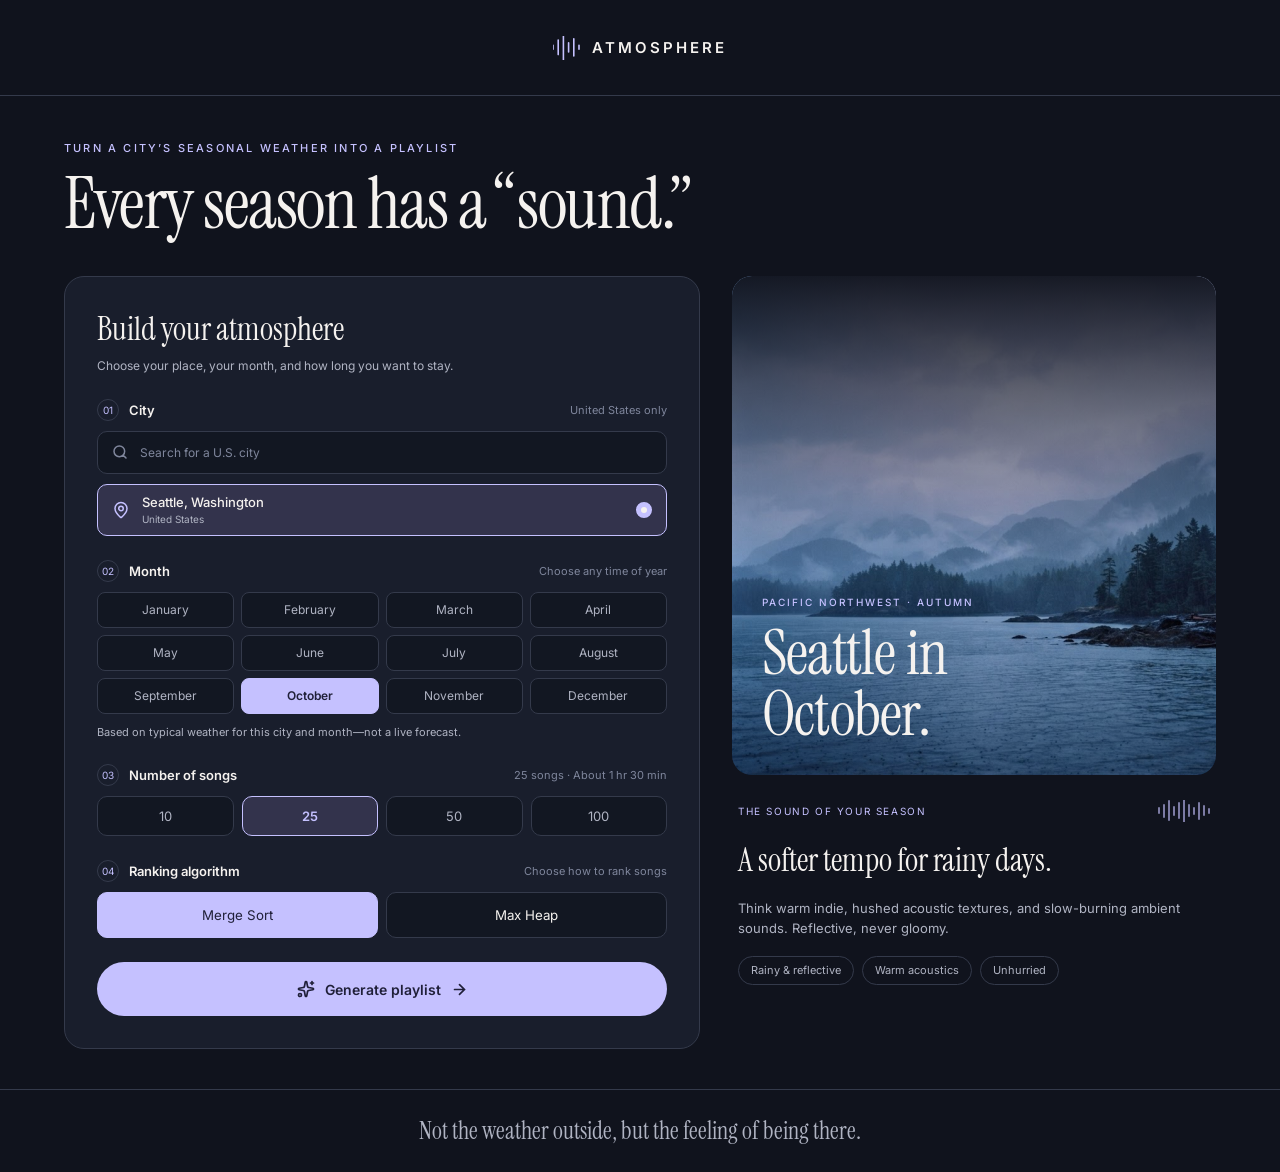
==== frontend/index.html @ 881356be "built functional frontend ready to connect to backend" ====
<!DOCTYPE html>
<html>
<head>
<meta name="viewport" content="width=device-width, initial-scale=1"/>
<meta charset="utf-8" />
<link rel="stylesheet" href="globals.css">
<link rel="stylesheet" href="style.css">
</head>

<body>
<div class="atmosphere-home" data-model-id="16:280"><div class="navigation" ><div class="brand" ><img class="atmosphere-symbol" src="assets/images/atmosphere-symbol.svg" />
<div class="wordmark" >ATMOSPHERE</div></div></div>
<div class="introduction" ><div class="editorial-heading" ><p class="eyebrow" >TURN A CITY’S SEASONAL WEATHER INTO A PLAYLIST</p>
<p class="headline" >Every season has a “sound.”</p></div></div>
<div class="playlist-studio" ><div class="playlist-builder" ><div class="div" ><div class="title" >Build your atmosphere</div>
<p class="description" >Choose your place, your month, and how long you want to stay.</p></div>
<div class="div-2" ><div class="step-heading" ><div class="step-number" ><div class="number" >01</div></div>
<div class="control-label" >City</div>
<div class="control-hint" >United States only</div></div>

<div class="city-search">
    <img class="search"
         src="assets/images/search.svg"
         alt="">

    <input
        type="text"
        id="city-input"
        placeholder="Search for a U.S. city"
        autocomplete="off"
        aria-label="Search for a U.S. city"
    >
</div>

<div id="city-results" class="city-results" hidden></div>
<div class="selected-city" ><img class="img" src="assets/images/map-pin.svg" />
<div class="city-details" ><div class="city-name" >Seattle, Washington</div>
<div class="country" >United States</div></div>
<div class="selected-indicator" ></div></div></div>
<div class="div-2" ><div class="step-heading" ><div class="step-number" ><div class="number" >02</div></div>
<div class="control-label" >Month</div>
<p class="control-hint" >Choose any time of year</p></div>
<div class="div" ><div class="month-row" ><div class="month-option" ><div class="month-name" >January</div></div>
<div class="month-option" ><div class="month-name" >February</div></div>
<div class="month-option" ><div class="month-name" >March</div></div>
<div class="month-option" ><div class="month-name" >April</div></div></div>
<div class="month-row" ><div class="month-option" ><div class="month-name" >May</div></div>
<div class="month-option" ><div class="month-name" >June</div></div>
<div class="month-option" ><div class="month-name" >July</div></div>
<div class="month-option" ><div class="month-name" >August</div></div></div>
<div class="month-row" ><div class="month-option" ><div class="month-name" >September</div></div>
<div class="month-name-wrapper" ><div class="text-wrapper" >October</div></div>
<div class="month-option" ><div class="month-name" >November</div></div>
<div class="month-option" ><div class="month-name" >December</div></div></div></div>
<p class="seasonal-explanation" >Based on typical weather for this city and month—not a live forecast.</p></div>
<div class="div-2" ><div class="step-heading" ><div class="step-number" ><div class="number" >03</div></div>
<div class="control-label" >Number of songs</div>
<p class="control-hint" >25 songs · About 1 hr 30 min</p></div>
<div class="div-3" ><div class="song-count-option" ><div class="song-count" >10</div></div>
<div class="song-count-wrapper" ><div class="song-count-2" >25</div></div>
<div class="song-count-option" ><div class="song-count" >50</div></div>
<div class="song-count-option" ><div class="song-count" >100</div></div></div></div>
<div class="div-2">
    <div class="step-heading">
        <div class="step-number"><div class="number">04</div></div>
        <div class="control-label">Ranking algorithm</div>
        <p class="control-hint">Choose how to rank songs</p>
    </div>
    <div class="algorithm-options">
        <button type="button" class="algorithm-option active-choice" data-algorithm="merge">Merge Sort</button>
        <button type="button" class="algorithm-option" data-algorithm="heap">Max Heap</button>
    </div>
</div>
<div class="generate-action" ><div class="generate-playlist" ><img class="img" src="assets/images/sparkles.svg" />
<div class="action-label" >Generate playlist</div>
<img class="arrow-right" src="assets/images/arrow-right.svg" /></div></div></div>
<div class="atmosphere-preview" ><div class="seasonal-landscape" ><img class="rainy-landscape" src="assets/images/rainy-landscape.png" />
<div class="cinematic-scrim" ></div>
<div class="preview-metadata" ><div class="preview-label" ><img class="cloud-rain" src="assets/images/cloud-rain.svg" />
<div class="eyebrow-2" >YOUR ATMOSPHERE</div></div>
<p class="location-coordinates" >47.61° N / 122.33° W</p></div>
<div class="seasonal-story" ><div class="season-label" >PACIFIC NORTHWEST · AUTUMN</div>
<div class="mood-title" >Seattle in<br/>October.</div></div></div>
<div class="sound-palette" ><div class="sound-palette-2" ><p class="section-label" >THE SOUND OF YOUR SEASON</p>
<div class="soundwave" ><div class="wave-bar" ></div>
<div class="wave-bar-2" ></div>
<div class="wave-bar-3" ></div>
<div class="wave-bar-4" ></div>
<div class="wave-bar-5" ></div>
<div class="wave-bar-6" ></div>
<div class="wave-bar-7" ></div>
<div class="wave-bar-8" ></div>
<div class="wave-bar-9" ></div>
<div class="wave-bar-10" ></div>
<div class="wave-bar-11" ></div></div></div>
<p class="sound-headline" >A softer tempo for rainy days.</p>
<p class="sound-description" >Think warm indie, hushed acoustic textures, and slow-burning ambient sounds. Reflective, never gloomy.</p>
<div class="div-3" ><div class="mood-tag" ><div class="tag-label" >Rainy &amp; reflective</div></div>
<div class="mood-tag" ><div class="tag-label" >Warm acoustics</div></div>
<div class="mood-tag" ><div class="tag-label" >Unhurried</div></div></div></div></div></div>
<footer class="footer" ><p class="brand-philosophy" >Not the weather outside, but the feeling of being there.</p></footer></div>
<script src="script.js"></script>
</body>
</html>
---- frontend/globals.css ----
@import url("./assets/reset.css");
@import url("https://fonts.googleapis.com/css?family=Inter:500,400,600|Instrument+Serif:400");
* {
  -webkit-font-smoothing: antialiased;
  box-sizing: border-box;
}
html,
body {
  margin: 0px;
  min-height: 100%;
}
/* a blue color as a generic focus style */
button:focus-visible {
  outline: 2px solid #4a90e2 !important;
  outline: -webkit-focus-ring-color auto 5px !important;
}
a {
  text-decoration: none;
}
---- frontend/style.css ----
.atmosphere-home {
  display: flex;
  flex-direction: column;
  min-height: 1080px;
  align-items: flex-start;
  position: relative;
  background-color: #10131d;
}

.atmosphere-home .navigation {
  display: flex;
  height: 96px;
  align-items: center;
  justify-content: space-around;
  padding: 0px 64px;
  position: relative;
  align-self: stretch;
  width: 100%;
  border-bottom-width: 1px;
  border-bottom-style: solid;
  border-color: #343a4b;
}

.atmosphere-home .brand {
  display: inline-flex;
  align-items: center;
  gap: 12px;
  position: relative;
  flex: 0 0 auto;
}

.atmosphere-home .atmosphere-symbol {
  position: relative;
  width: 26.8px;
  height: 24px;
}

.atmosphere-home .wordmark {
  position: relative;
  width: fit-content;
  font-family: "Inter", Helvetica;
  font-weight: 600;
  color: #f5f2ef;
  font-size: 15px;
  letter-spacing: 3px;
  line-height: normal;
  white-space: nowrap;
}

.atmosphere-home .introduction {
  display: flex;
  align-items: flex-end;
  gap: 64px;
  padding: 46px 64px 36px;
  position: relative;
  align-self: stretch;
  width: 100%;
  flex: 0 0 auto;
}

.atmosphere-home .editorial-heading {
  display: flex;
  flex-direction: column;
  width: 760px;
  align-items: flex-start;
  gap: 14px;
  position: relative;
}

.atmosphere-home .eyebrow {
  position: relative;
  width: fit-content;
  margin-top: -1px;
  font-family: "Inter", Helvetica;
  font-weight: 500;
  color: #c5c1ff;
  font-size: 11px;
  letter-spacing: 2.2px;
  line-height: normal;
  white-space: nowrap;
}

.atmosphere-home .headline {
  position: relative;
  align-self: stretch;
  font-family: "Instrument Serif", Helvetica;
  font-weight: 400;
  color: #f5f2ef;
  font-size: 72px;
  letter-spacing: -1.5px;
  line-height: 70.6px;
}

.atmosphere-home .playlist-studio {
  gap: 32px;
  padding: 0px 64px 40px;
  align-self: stretch;
  width: 100%;
  flex: 0 0 auto;
  display: flex;
  align-items: flex-start;
  position: relative;
}

.atmosphere-home .playlist-builder {
  flex-direction: column;
  width: 636px;
  gap: 24px;
  padding: 32px;
  background-color: #191e2c;
  border-radius: 20px;
  overflow: hidden;
  border: 1px solid;
  border-color: #343a4b;
  display: flex;
  align-items: flex-start;
  position: relative;
}

.atmosphere-home .div {
  display: flex;
  flex-direction: column;
  align-items: flex-start;
  gap: 7px;
  position: relative;
  align-self: stretch;
  width: 100%;
  flex: 0 0 auto;
}

.atmosphere-home .title {
  position: relative;
  align-self: stretch;
  margin-top: -1px;
  font-family: "Instrument Serif", Helvetica;
  font-weight: 400;
  color: #f5f2ef;
  font-size: 32px;
  letter-spacing: 0;
  line-height: normal;
}

.atmosphere-home .description {
  position: relative;
  align-self: stretch;
  font-family: "Inter", Helvetica;
  font-weight: 400;
  color: #b0b4c3;
  font-size: 12px;
  letter-spacing: 0;
  line-height: 18px;
}

.atmosphere-home .div-2 {
  display: flex;
  flex-direction: column;
  align-items: flex-start;
  gap: 10px;
  position: relative;
  align-self: stretch;
  width: 100%;
  flex: 0 0 auto;
}

.atmosphere-home .step-heading {
  gap: 10px;
  align-self: stretch;
  width: 100%;
  flex: 0 0 auto;
  display: flex;
  align-items: center;
  position: relative;
}

.atmosphere-home .step-number {
  width: 22px;
  height: 22px;
  justify-content: center;
  border-radius: 100px;
  overflow: hidden;
  border: 1px solid;
  border-color: #343a4b;
  display: flex;
  align-items: center;
  position: relative;
}

.atmosphere-home .number {
  position: relative;
  width: fit-content;
  font-family: "Inter", Helvetica;
  font-weight: 400;
  color: #c5c1ff;
  font-size: 10px;
  letter-spacing: 0;
  line-height: normal;
  white-space: nowrap;
}

.atmosphere-home .control-label {
  width: fit-content;
  font-weight: 600;
  color: #f5f2ef;
  font-size: 13px;
  position: relative;
  font-family: "Inter", Helvetica;
  letter-spacing: 0;
  line-height: normal;
}

.atmosphere-home .control-hint {
  flex: 1;
  font-weight: 400;
  color: #7f869c;
  font-size: 11px;
  text-align: right;
  position: relative;
  font-family: "Inter", Helvetica;
  letter-spacing: 0;
  line-height: normal;
}

.atmosphere-home .city-search {
  display: flex;
  height: 43px;
  align-items: center;
  gap: 10px;
  padding: 0px 14px;
  position: relative;
  align-self: stretch;
  width: 100%;
  background-color: #121722;
  border-radius: 10px;
  overflow: hidden;
  border: 1px solid;
  border-color: #343a4b;
}

.atmosphere-home .search {
  position: relative;
  width: 16px;
  height: 16px;
}

.atmosphere-home .search-placeholder {
  position: relative;
  width: fit-content;
  font-family: "Inter", Helvetica;
  font-weight: 400;
  color: #7f869c;
  font-size: 12px;
  letter-spacing: 0;
  line-height: normal;
}

.atmosphere-home .selected-city {
  display: flex;
  height: 52px;
  align-items: center;
  gap: 12px;
  padding: 0px 14px;
  align-self: stretch;
  width: 100%;
  background-color: #33334c;
  border-radius: 10px;
  overflow: hidden;
  border: 1px solid;
  position: relative;
  border-color: #c5c1ff;
}

.atmosphere-home .img {
  position: relative;
  width: 18px;
  height: 18px;
}

.atmosphere-home .city-details {
  display: flex;
  flex-direction: column;
  align-items: flex-start;
  gap: 3px;
  position: relative;
  flex: 1;
  flex-grow: 1;
}

.atmosphere-home .city-name {
  position: relative;
  width: fit-content;
  margin-top: -1px;
  font-family: "Inter", Helvetica;
  font-weight: 500;
  color: #f5f2ef;
  font-size: 13px;
  letter-spacing: 0;
  line-height: normal;
}

.atmosphere-home .country {
  position: relative;
  width: fit-content;
  font-family: "Inter", Helvetica;
  font-weight: 400;
  color: #b0b4c3;
  font-size: 10px;
  letter-spacing: 0;
  line-height: normal;
  white-space: nowrap;
}

.atmosphere-home .selected-indicator {
  width: 16px;
  height: 16px;
  background-color: #f5f2ef;
  border-radius: 8px;
  border: 5px solid;
  position: relative;
  border-color: #c5c1ff;
}

.atmosphere-home .month-row {
  display: flex;
  align-items: flex-start;
  gap: 7px;
  position: relative;
  align-self: stretch;
  width: 100%;
  flex: 0 0 auto;
}

.atmosphere-home .month-option {
  display: flex;
  height: 36px;
  align-items: center;
  justify-content: center;
  position: relative;
  flex: 1;
  flex-grow: 1;
  background-color: #121722;
  border-radius: 8px;
  overflow: hidden;
  border: 1px solid;
  border-color: #343a4b;
}

.atmosphere-home .month-name {
  position: relative;
  width: fit-content;
  font-family: "Inter", Helvetica;
  font-weight: 400;
  color: #b0b4c3;
  font-size: 12px;
  letter-spacing: 0;
  line-height: normal;
}

.atmosphere-home .month-name-wrapper {
  display: flex;
  height: 36px;
  align-items: center;
  justify-content: center;
  position: relative;
  flex: 1;
  flex-grow: 1;
  background-color: #c5c1ff;
  border-radius: 8px;
  overflow: hidden;
  border: 1px solid;
}

.atmosphere-home .text-wrapper {
  position: relative;
  width: fit-content;
  font-family: "Inter", Helvetica;
  font-weight: 600;
  color: #202039;
  font-size: 12px;
  letter-spacing: 0;
  line-height: normal;
}

.atmosphere-home .seasonal-explanation {
  font-family: "Inter", Helvetica;
  font-weight: 400;
  color: #b0b4c3;
  font-size: 11px;
  letter-spacing: 0;
  line-height: 16.5px;
  position: relative;
  align-self: stretch;
}

.atmosphere-home .div-3 {
  display: flex;
  align-items: flex-start;
  gap: 8px;
  position: relative;
  align-self: stretch;
  width: 100%;
  flex: 0 0 auto;
}

.atmosphere-home .song-count-option {
  display: flex;
  height: 40px;
  align-items: center;
  justify-content: center;
  position: relative;
  flex: 1;
  flex-grow: 1;
  background-color: #121722;
  border-radius: 10px;
  overflow: hidden;
  border: 1px solid;
  border-color: #343a4b;
}

.atmosphere-home .song-count {
  position: relative;
  width: fit-content;
  font-family: "Inter", Helvetica;
  font-weight: 400;
  color: #b0b4c3;
  font-size: 13px;
  letter-spacing: 0;
  line-height: normal;
}

.atmosphere-home .song-count-wrapper {
  display: flex;
  height: 40px;
  align-items: center;
  justify-content: center;
  position: relative;
  flex: 1;
  flex-grow: 1;
  background-color: #33334c;
  border-radius: 10px;
  overflow: hidden;
  border: 1px solid;
  border-color: #c5c1ff;
}

.atmosphere-home .song-count-2 {
  position: relative;
  width: fit-content;
  font-family: "Inter", Helvetica;
  font-weight: 600;
  color: #c5c1ff;
  font-size: 13px;
  letter-spacing: 0;
  line-height: normal;
}

.atmosphere-home .generate-action {
  flex-direction: column;
  flex: 0 0 auto;
  display: flex;
  align-items: center;
  gap: 10px;
  position: relative;
  align-self: stretch;
  width: 100%;
}

.atmosphere-home .generate-playlist {
  height: 54px;
  justify-content: center;
  padding: 0px 22px;
  background-color: #c5c1ff;
  border-radius: 100px;
  overflow: hidden;
  display: flex;
  align-items: center;
  gap: 10px;
  position: relative;
  align-self: stretch;
  width: 100%;
}

.atmosphere-home .action-label {
  position: relative;
  width: fit-content;
  font-family: "Inter", Helvetica;
  font-weight: 600;
  color: #202039;
  font-size: 14px;
  letter-spacing: 0;
  line-height: normal;
}

.atmosphere-home .arrow-right {
  position: relative;
  width: 17px;
  height: 17px;
}

.atmosphere-home .atmosphere-preview {
  display: flex;
  flex-direction: column;
  align-items: flex-start;
  position: relative;
  flex: 1;
  flex-grow: 1;
}

.atmosphere-home .seasonal-landscape {
  display: flex;
  flex-direction: column;
  height: 499px;
  align-items: flex-start;
  justify-content: space-between;
  padding: 30px;
  width: 100%;
  border-radius: 20px;
  overflow: hidden;
  position: relative;
  align-self: stretch;
}

.atmosphere-home .rainy-landscape {
  position: absolute;
  top: 0;
  left: 0;
  width: 644px;
  height: 499px;
  object-fit: cover;
}

.atmosphere-home .cinematic-scrim {
  position: absolute;
  top: 0;
  left: 0;
  width: 644px;
  height: 499px;
  background: linear-gradient(
    0deg,
    rgba(16, 19, 29, 0.16) 0%,
    rgba(16, 19, 29, 0) 38%,
    rgba(16, 19, 29, 0.96) 100%
  );
}

.atmosphere-home .preview-metadata {
  display: flex;
  justify-content: space-between;
  align-self: stretch;
  width: 100%;
  margin-top: -499px;
  align-items: center;
  position: relative;
  flex: 0 0 auto;
}

.atmosphere-home .preview-label {
  display: inline-flex;
  gap: 7px;
  padding: 8px 12px;
  background-color: #10131d99;
  border-radius: 100px;
  overflow: hidden;
  align-items: center;
  position: relative;
  flex: 0 0 auto;
}

.atmosphere-home .cloud-rain {
  position: relative;
  width: 15px;
  height: 15px;
}

.atmosphere-home .eyebrow-2 {
  position: relative;
  width: fit-content;
  font-family: "Inter", Helvetica;
  font-weight: 500;
  color: #f5f2ef;
  font-size: 10px;
  letter-spacing: 1.4px;
  line-height: normal;
  white-space: nowrap;
}

.atmosphere-home .location-coordinates {
  position: relative;
  width: fit-content;
  font-family: "Inter", Helvetica;
  font-weight: 400;
  color: #f5f2ef;
  font-size: 10px;
  letter-spacing: 1px;
  line-height: normal;
  white-space: nowrap;
}

.atmosphere-home .seasonal-story {
  display: flex;
  flex-direction: column;
  align-items: flex-start;
  gap: 15px;
  width: 100%;
  flex: 0 0 auto;
  margin-top: -499px;
  position: relative;
  align-self: stretch;
}

.atmosphere-home .season-label {
  position: relative;
  width: fit-content;
  margin-top: -1px;
  font-family: "Inter", Helvetica;
  font-weight: 500;
  color: #c5c1ff;
  font-size: 10px;
  letter-spacing: 2px;
  line-height: normal;
  white-space: nowrap;
}

.atmosphere-home .mood-title {
  position: relative;
  align-self: stretch;
  font-family: "Instrument Serif", Helvetica;
  font-weight: 400;
  color: #f5f2ef;
  font-size: 62px;
  letter-spacing: -0.8px;
  line-height: 60.8px;
}

.atmosphere-home .sound-palette {
  display: flex;
  flex-direction: column;
  align-items: flex-start;
  gap: 17px;
  padding: 25px 6px 0px;
  width: 100%;
  flex: 0 0 auto;
  position: relative;
  align-self: stretch;
}

.atmosphere-home .sound-palette-2 {
  display: flex;
  align-items: center;
  justify-content: space-between;
  position: relative;
  align-self: stretch;
  width: 100%;
  flex: 0 0 auto;
}

.atmosphere-home .section-label {
  position: relative;
  width: fit-content;
  font-family: "Inter", Helvetica;
  font-weight: 400;
  color: #c5c1ff;
  font-size: 10px;
  letter-spacing: 1.6px;
  line-height: normal;
  white-space: nowrap;
}

.atmosphere-home .soundwave {
  display: inline-flex;
  height: 22px;
  align-items: center;
  gap: 3px;
  position: relative;
  flex: 0 0 auto;
  overflow: hidden;
}

.atmosphere-home .wave-bar {
  position: relative;
  width: 2px;
  height: 7px;
  background-color: #c5c1ff;
  border-radius: 2px;
  opacity: 0.6;
}

.atmosphere-home .wave-bar-2 {
  height: 14px;
  position: relative;
  width: 2px;
  background-color: #c5c1ff;
  border-radius: 2px;
  opacity: 0.6;
}

.atmosphere-home .wave-bar-3 {
  height: 21px;
  position: relative;
  width: 2px;
  background-color: #c5c1ff;
  border-radius: 2px;
  opacity: 0.6;
}

.atmosphere-home .wave-bar-4 {
  height: 10px;
  position: relative;
  width: 2px;
  background-color: #c5c1ff;
  border-radius: 2px;
  opacity: 0.6;
}

.atmosphere-home .wave-bar-5 {
  height: 17px;
  position: relative;
  width: 2px;
  background-color: #c5c1ff;
  border-radius: 2px;
  opacity: 0.6;
}

.atmosphere-home .wave-bar-6 {
  height: 24px;
  margin-top: -1px;
  margin-bottom: -1px;
  position: relative;
  width: 2px;
  background-color: #c5c1ff;
  border-radius: 2px;
  opacity: 0.6;
}

.atmosphere-home .wave-bar-7 {
  height: 13px;
  position: relative;
  width: 2px;
  background-color: #c5c1ff;
  border-radius: 2px;
  opacity: 0.6;
}

.atmosphere-home .wave-bar-8 {
  height: 8px;
  position: relative;
  width: 2px;
  background-color: #c5c1ff;
  border-radius: 2px;
  opacity: 0.6;
}

.atmosphere-home .wave-bar-9 {
  height: 18px;
  position: relative;
  width: 2px;
  background-color: #c5c1ff;
  border-radius: 2px;
  opacity: 0.6;
}

.atmosphere-home .wave-bar-10 {
  height: 11px;
  position: relative;
  width: 2px;
  background-color: #c5c1ff;
  border-radius: 2px;
  opacity: 0.6;
}

.atmosphere-home .wave-bar-11 {
  height: 6px;
  position: relative;
  width: 2px;
  background-color: #c5c1ff;
  border-radius: 2px;
  opacity: 0.6;
}

.atmosphere-home .sound-headline {
  font-family: "Instrument Serif", Helvetica;
  font-weight: 400;
  color: #f5f2ef;
  font-size: 32px;
  letter-spacing: 0;
  line-height: normal;
  position: relative;
  align-self: stretch;
}

.atmosphere-home .sound-description {
  font-family: "Inter", Helvetica;
  font-weight: 400;
  color: #b0b4c3;
  font-size: 13px;
  letter-spacing: 0;
  line-height: 20.8px;
  position: relative;
  align-self: stretch;
}

.atmosphere-home .mood-tag {
  display: inline-flex;
  align-items: flex-start;
  padding: 7px 12px;
  position: relative;
  flex: 0 0 auto;
  border-radius: 100px;
  overflow: hidden;
  border: 1px solid;
  border-color: #343a4b;
}

.atmosphere-home .tag-label {
  position: relative;
  width: fit-content;
  margin-top: -1px;
  font-family: "Inter", Helvetica;
  font-weight: 400;
  color: #b0b4c3;
  font-size: 11px;
  letter-spacing: 0;
  line-height: normal;
  white-space: nowrap;
}

.atmosphere-home .footer {
  display: flex;
  align-items: center;
  justify-content: space-around;
  padding: 26px 64px;
  position: relative;
  align-self: stretch;
  width: 100%;
  flex: 0 0 auto;
  background-color: transparent;
  border-top-width: 1px;
  border-top-style: solid;
  border-right-style: none;
  border-bottom-style: none;
  border-left-style: none;
  border-color: #343a4b;
}

.atmosphere-home .brand-philosophy {
  position: relative;
  width: fit-content;
  margin-top: -1px;
  font-family: "Instrument Serif", Helvetica;
  font-weight: 400;
  color: #b0b4c3;
  font-size: 24px;
  letter-spacing: 0;
  line-height: normal;
}

.month-option,
.month-name-wrapper,
.song-count-option,
.song-count-wrapper,
.generate-playlist {
    cursor: pointer;
}

.month-option.active-choice,
.month-name-wrapper.active-choice,
.song-count-option.active-choice,
.song-count-wrapper.active-choice {
    background-color: #c7c1ff;
    border-color: #c7c1ff;
    color: #171621;
}

.active-choice .month-name,
.active-choice .song-count,
.active-choice .song-count-2,
.active-choice .text-wrapper {
    color: #171621;
}

.generate-playlist:hover {
    filter: brightness(1.08);
}

/* Make all month buttons start unselected */

.atmosphere-home .month-option,
.atmosphere-home .month-name-wrapper {
    background-color: #121722;
    border: 1px solid #343a4b;
    cursor: pointer;
}

.atmosphere-home .month-option .month-name,
.atmosphere-home .month-name-wrapper .text-wrapper {
    color: #b0b4c3;
    font-weight: 400;
}

/* Highlight only the selected month */

.atmosphere-home .month-option.active-choice,
.atmosphere-home .month-name-wrapper.active-choice {
    background-color: #c5c1ff;
    border-color: #c5c1ff;
}

.atmosphere-home .active-choice .month-name,
.atmosphere-home .active-choice .text-wrapper {
    color: #202039;
    font-weight: 600;
}

/* Make all song-count buttons start unselected */

.atmosphere-home .song-count-option,
.atmosphere-home .song-count-wrapper {
    background-color: #121722;
    border: 1px solid #343a4b;
    cursor: pointer;
}

.atmosphere-home .song-count-option .song-count,
.atmosphere-home .song-count-wrapper .song-count-2 {
    color: #b0b4c3;
    font-weight: 400;
}

/* Highlight only the selected song count */

.atmosphere-home .song-count-option.active-choice,
.atmosphere-home .song-count-wrapper.active-choice {
    background-color: #33334c;
    border-color: #c5c1ff;
}

.atmosphere-home .active-choice .song-count,
.atmosphere-home .active-choice .song-count-2 {
    color: #c5c1ff;
    font-weight: 600;
}

.atmosphere-home .generate-playlist {
    cursor: pointer;
}

/* City search input */

.atmosphere-home #city-input {
    flex: 1;
    min-width: 0;
    background: transparent;
    border: none;
    outline: none;
    color: #f5f2ef;
    font-family: "Inter", sans-serif;
    font-size: 12px;
}

.atmosphere-home #city-input::placeholder {
    color: #7f869c;
}

.atmosphere-home .city-search:focus-within {
    border-color: #c5c1ff;
}

/* Search results */

.atmosphere-home .city-results {
    width: 100%;
    background: #121722;
    border: 1px solid #343a4b;
    border-radius: 10px;
    overflow: hidden;
    max-height: 220px;
    overflow-y: auto;
}

.atmosphere-home .city-results[hidden] {
    display: none;
}

.atmosphere-home .city-result {
    display: block;
    width: 100%;
    padding: 12px 14px;
    text-align: left;
    color: #f5f2ef;
    background: transparent;
    border: none;
    cursor: pointer;
    font-family: "Inter", sans-serif;
}

.atmosphere-home .city-result:hover,
.atmosphere-home .city-result:focus-visible {
    background: #33334c;
}
.algorithm-options {
    display: flex;
    gap: 8px;
    width: 100%;
}

.algorithm-option {
    flex: 1;
    padding: 14px;
    border-radius: 10px;
    border: 1px solid #343a4b;
    background: #121722;
    color: #f5f2ef;
    cursor: pointer;
    font-family: "Inter", sans-serif;
}

.algorithm-option.active-choice {
    background: #c5c1ff;
    color: #202039;
    border-color: #c5c1ff;
}
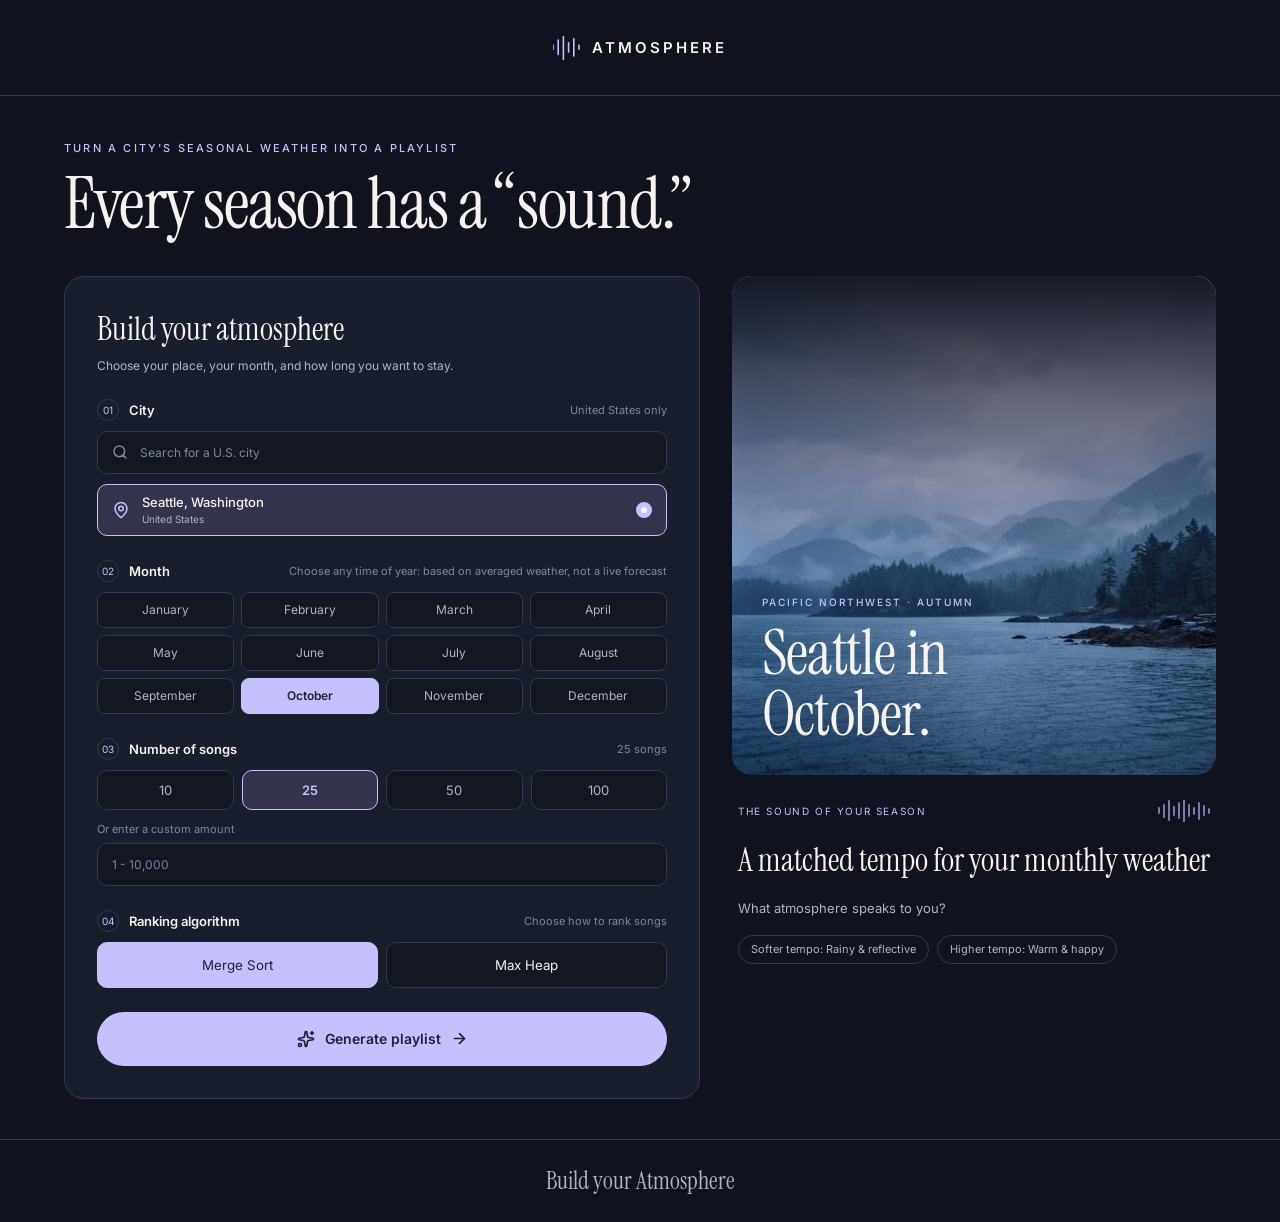
==== commit eb3c9fca: "finished frontend, prepared to connect to backend" ====
--- a/frontend/index.html
+++ b/frontend/index.html
@@ -1,105 +1,383 @@
-
-    <!DOCTYPE html>
-<html>
+<!DOCTYPE html>
+<html lang="en">
 <head>
-<meta name="viewport" content="width=device-width, initial-scale=1"/>
-<meta charset="utf-8" />
-<link rel="stylesheet" href="globals.css">
-<link rel="stylesheet" href="style.css">
+    <meta name="viewport" content="width=device-width, initial-scale=1"/>
+    <meta charset="utf-8"/>
+    <link rel="stylesheet" href="globals.css"/>
+    <link rel="stylesheet" href="style.css"/>
+    <title>Atmosphere</title>
 </head>
 
 <body>
-<div class="atmosphere-home" data-model-id="16:280"><div class="navigation" ><div class="brand" ><img class="atmosphere-symbol" src="assets/images/atmosphere-symbol.svg" />
-<div class="wordmark" >ATMOSPHERE</div></div></div>
-<div class="introduction" ><div class="editorial-heading" ><p class="eyebrow" >TURN A CITY’S SEASONAL WEATHER INTO A PLAYLIST</p>
-<p class="headline" >Every season has a “sound.”</p></div></div>
-<div class="playlist-studio" ><div class="playlist-builder" ><div class="div" ><div class="title" >Build your atmosphere</div>
-<p class="description" >Choose your place, your month, and how long you want to stay.</p></div>
-<div class="div-2" ><div class="step-heading" ><div class="step-number" ><div class="number" >01</div></div>
-<div class="control-label" >City</div>
-<div class="control-hint" >United States only</div></div>
-
-<div class="city-search">
-    <img class="search"
-         src="assets/images/search.svg"
-         alt="">
-
-    <input
-        type="text"
-        id="city-input"
-        placeholder="Search for a U.S. city"
-        autocomplete="off"
-        aria-label="Search for a U.S. city"
-    >
+<div class="atmosphere-home" data-model-id="16:280">
+
+    <!-- NAVIGATION -->
+    <div class="navigation">
+        <div class="brand">
+            <img class="atmosphere-symbol"
+                 src="assets/images/atmosphere-symbol.svg"/>
+            <div class="wordmark">ATMOSPHERE</div>
+        </div>
+    </div>
+
+    <!-- INTRODUCTION -->
+    <div class="introduction">
+        <div class="editorial-heading">
+            <p class="eyebrow">
+                TURN A CITY'S SEASONAL WEATHER INTO A PLAYLIST
+            </p>
+            <p class="headline">
+                Every season has a “sound.”
+            </p>
+        </div>
+    </div>
+
+    <!-- TWO-COLUMN STUDIO -->
+    <div class="playlist-studio">
+
+        <!-- LEFT: PLAYLIST BUILDER -->
+        <div class="playlist-builder">
+
+            <div class="div">
+                <div class="title">Build your atmosphere</div>
+                <p class="description">
+                    Choose your place, your month, and how long you want to stay.
+                </p>
+            </div>
+
+            <!-- STEP 01: CITY -->
+            <div class="div-2">
+
+                <div class="step-heading">
+                    <div class="step-number">
+                        <div class="number">01</div>
+                    </div>
+                    <div class="control-label">City</div>
+                    <div class="control-hint">United States only</div>
+                </div>
+
+                <div class="city-search">
+                    <img class="search"
+                         src="assets/images/search.svg"
+                         alt=""/>
+
+                    <input
+                        type="text"
+                        id="city-input"
+                        placeholder="Search for a U.S. city"
+                        autocomplete="off"
+                        aria-label="Search for a U.S. city"
+                    />
+                </div>
+
+                <div id="city-results"
+                     class="city-results"
+                     hidden></div>
+
+                <div class="selected-city">
+                    <img class="img"
+                         src="assets/images/map-pin.svg"
+                         alt=""/>
+
+                    <div class="city-details">
+                        <div class="city-name">
+                            Seattle, Washington
+                        </div>
+                        <div class="country">
+                            United States
+                        </div>
+                    </div>
+
+                    <div class="selected-indicator"></div>
+                </div>
+
+            </div>
+            <!-- END CITY -->
+
+            <!-- STEP 02: MONTH -->
+            <div class="div-2">
+
+                <div class="step-heading">
+                    <div class="step-number">
+                        <div class="number">02</div>
+                    </div>
+
+                    <div class="control-label">Month</div>
+
+                    <p class="control-hint">
+                        Choose any time of year: based on averaged weather, not a live forecast
+                    </p>
+                </div>
+
+                <div class="div">
+
+                    <div class="month-row">
+                        <div class="month-option">
+                            <div class="month-name">January</div>
+                        </div>
+                        <div class="month-option">
+                            <div class="month-name">February</div>
+                        </div>
+                        <div class="month-option">
+                            <div class="month-name">March</div>
+                        </div>
+                        <div class="month-option">
+                            <div class="month-name">April</div>
+                        </div>
+                    </div>
+
+                    <div class="month-row">
+                        <div class="month-option">
+                            <div class="month-name">May</div>
+                        </div>
+                        <div class="month-option">
+                            <div class="month-name">June</div>
+                        </div>
+                        <div class="month-option">
+                            <div class="month-name">July</div>
+                        </div>
+                        <div class="month-option">
+                            <div class="month-name">August</div>
+                        </div>
+                    </div>
+
+                    <div class="month-row">
+                        <div class="month-option">
+                            <div class="month-name">September</div>
+                        </div>
+                        <div class="month-name-wrapper">
+                            <div class="text-wrapper">October</div>
+                        </div>
+                        <div class="month-option">
+                            <div class="month-name">November</div>
+                        </div>
+                        <div class="month-option">
+                            <div class="month-name">December</div>
+                        </div>
+                    </div>
+
+                </div>
+            </div>
+            <!-- END MONTH -->
+
+            <!-- STEP 03: NUMBER OF SONGS -->
+            <div class="div-2">
+
+                <div class="step-heading">
+                    <div class="step-number">
+                        <div class="number">03</div>
+                    </div>
+
+                    <div class="control-label">
+                        Number of songs
+                    </div>
+
+                    <p class="control-hint" id="song-count-hint">
+                        25 songs
+                    </p>
+                </div>
+
+                <div class="div-3">
+                    <div class="song-count-option">
+                        <div class="song-count">10</div>
+                    </div>
+
+                    <div class="song-count-wrapper">
+                        <div class="song-count-2">25</div>
+                    </div>
+
+                    <div class="song-count-option">
+                        <div class="song-count">50</div>
+                    </div>
+
+                    <div class="song-count-option">
+                        <div class="song-count">100</div>
+                    </div>
+                </div>
+
+                <!-- CUSTOM SONG COUNT -->
+                <div class="custom-song-section">
+                    <label for="custom-song-count">
+                        Or enter a custom amount
+                    </label>
+
+                    <input
+                        type="number"
+                        id="custom-song-count"
+                        min="1"
+                        max="10000"
+                        step="1"
+                        placeholder="1 - 10,000"
+                    />
+                </div>
+
+            </div>
+            <!-- END NUMBER OF SONGS -->
+
+            <!-- STEP 04: RANKING ALGORITHM -->
+            <div class="div-2">
+
+                <div class="step-heading">
+                    <div class="step-number">
+                        <div class="number">04</div>
+                    </div>
+
+                    <div class="control-label">
+                        Ranking algorithm
+                    </div>
+
+                    <p class="control-hint">
+                        Choose how to rank songs
+                    </p>
+                </div>
+
+                <div class="algorithm-options">
+                    <button
+                        type="button"
+                        class="algorithm-option active-choice"
+                        data-algorithm="merge">
+                        Merge Sort
+                    </button>
+
+                    <button
+                        type="button"
+                        class="algorithm-option"
+                        data-algorithm="heap">
+                        Max Heap
+                    </button>
+                </div>
+
+            </div>
+            <!-- END ALGORITHM -->
+
+            <!-- GENERATE PLAYLIST -->
+            <div class="generate-action">
+                <div class="generate-playlist">
+                    <img class="img"
+                         src="assets/images/sparkles.svg"
+                         alt=""/>
+
+                    <div class="action-label">
+                        Generate playlist
+                    </div>
+
+                    <img class="arrow-right"
+                         src="assets/images/arrow-right.svg"
+                         alt=""/>
+                </div>
+            </div>
+
+        </div>
+        <!-- END PLAYLIST BUILDER -->
+
+        <!-- RIGHT: ATMOSPHERE PREVIEW -->
+        <div class="atmosphere-preview">
+
+            <div class="seasonal-landscape">
+
+                <img class="rainy-landscape"
+                     src="assets/images/rainy-landscape.png"
+                     alt="Rainy landscape"/>
+
+                <div class="cinematic-scrim"></div>
+
+                <div class="preview-metadata">
+                    <div class="preview-label">
+                        <img class="cloud-rain"
+                             src="assets/images/cloud-rain.svg"
+                             alt=""/>
+
+                        <div class="eyebrow-2">
+                            YOUR ATMOSPHERE
+                        </div>
+                    </div>
+
+                    <p class="location-coordinates">
+                        47.61° N / 122.33° W
+                    </p>
+                </div>
+
+                <div class="seasonal-story">
+                    <div class="season-label"
+                         id="preview-region-season">
+                        PACIFIC NORTHWEST · AUTUMN
+                    </div>
+
+                    <div class="mood-title">
+                        Seattle in<br/>October.
+                    </div>
+                </div>
+
+            </div>
+            <!-- END LANDSCAPE -->
+
+            <div class="sound-palette">
+
+                <div class="sound-palette-2">
+                    <p class="section-label">
+                        THE SOUND OF YOUR SEASON
+                    </p>
+
+                    <div class="soundwave">
+                        <div class="wave-bar"></div>
+                        <div class="wave-bar-2"></div>
+                        <div class="wave-bar-3"></div>
+                        <div class="wave-bar-4"></div>
+                        <div class="wave-bar-5"></div>
+                        <div class="wave-bar-6"></div>
+                        <div class="wave-bar-7"></div>
+                        <div class="wave-bar-8"></div>
+                        <div class="wave-bar-9"></div>
+                        <div class="wave-bar-10"></div>
+                        <div class="wave-bar-11"></div>
+                    </div>
+                </div>
+
+                <p class="sound-headline">
+                    A matched tempo for your monthly weather
+                </p>
+
+                <p class="sound-description">
+                    What atmosphere speaks to you?
+                </p>
+
+                <div class="div-3">
+                    <div class="mood-tag">
+                        <div class="tag-label">
+                            Softer tempo: Rainy &amp; reflective
+                        </div>
+                    </div>
+
+                    <div class="mood-tag">
+                        <div class="tag-label">
+                            Higher tempo: Warm &amp; happy
+                        </div>
+                    </div>
+                    
+                </div>
+
+            </div>
+            <!-- END SOUND PALETTE -->
+
+        </div>
+        <!-- END ATMOSPHERE PREVIEW -->
+
+    </div>
+    <!-- END PLAYLIST STUDIO -->
+
+    <!-- FOOTER -->
+    <footer class="footer">
+        <p class="brand-philosophy">
+            Build your Atmosphere
+        </p>
+    </footer>
+
 </div>
-
-<div id="city-results" class="city-results" hidden></div>
-<div class="selected-city" ><img class="img" src="assets/images/map-pin.svg" />
-<div class="city-details" ><div class="city-name" >Seattle, Washington</div>
-<div class="country" >United States</div></div>
-<div class="selected-indicator" ></div></div></div>
-<div class="div-2" ><div class="step-heading" ><div class="step-number" ><div class="number" >02</div></div>
-<div class="control-label" >Month</div>
-<p class="control-hint" >Choose any time of year</p></div>
-<div class="div" ><div class="month-row" ><div class="month-option" ><div class="month-name" >January</div></div>
-<div class="month-option" ><div class="month-name" >February</div></div>
-<div class="month-option" ><div class="month-name" >March</div></div>
-<div class="month-option" ><div class="month-name" >April</div></div></div>
-<div class="month-row" ><div class="month-option" ><div class="month-name" >May</div></div>
-<div class="month-option" ><div class="month-name" >June</div></div>
-<div class="month-option" ><div class="month-name" >July</div></div>
-<div class="month-option" ><div class="month-name" >August</div></div></div>
-<div class="month-row" ><div class="month-option" ><div class="month-name" >September</div></div>
-<div class="month-name-wrapper" ><div class="text-wrapper" >October</div></div>
-<div class="month-option" ><div class="month-name" >November</div></div>
-<div class="month-option" ><div class="month-name" >December</div></div></div></div>
-<p class="seasonal-explanation" >Based on typical weather for this city and month—not a live forecast.</p></div>
-<div class="div-2" ><div class="step-heading" ><div class="step-number" ><div class="number" >03</div></div>
-<div class="control-label" >Number of songs</div>
-<p class="control-hint" >25 songs · About 1 hr 30 min</p></div>
-<div class="div-3" ><div class="song-count-option" ><div class="song-count" >10</div></div>
-<div class="song-count-wrapper" ><div class="song-count-2" >25</div></div>
-<div class="song-count-option" ><div class="song-count" >50</div></div>
-<div class="song-count-option" ><div class="song-count" >100</div></div></div></div>
-<div class="div-2">
-    <div class="step-heading">
-        <div class="step-number"><div class="number">04</div></div>
-        <div class="control-label">Ranking algorithm</div>
-        <p class="control-hint">Choose how to rank songs</p>
-    </div>
-    <div class="algorithm-options">
-        <button type="button" class="algorithm-option active-choice" data-algorithm="merge">Merge Sort</button>
-        <button type="button" class="algorithm-option" data-algorithm="heap">Max Heap</button>
-    </div>
-</div>
-<div class="generate-action" ><div class="generate-playlist" ><img class="img" src="assets/images/sparkles.svg" />
-<div class="action-label" >Generate playlist</div>
-<img class="arrow-right" src="assets/images/arrow-right.svg" /></div></div></div>
-<div class="atmosphere-preview" ><div class="seasonal-landscape" ><img class="rainy-landscape" src="assets/images/rainy-landscape.png" />
-<div class="cinematic-scrim" ></div>
-<div class="preview-metadata" ><div class="preview-label" ><img class="cloud-rain" src="assets/images/cloud-rain.svg" />
-<div class="eyebrow-2" >YOUR ATMOSPHERE</div></div>
-<p class="location-coordinates" >47.61° N / 122.33° W</p></div>
-<div class="seasonal-story" ><div class="season-label" >PACIFIC NORTHWEST · AUTUMN</div>
-<div class="mood-title" >Seattle in<br/>October.</div></div></div>
-<div class="sound-palette" ><div class="sound-palette-2" ><p class="section-label" >THE SOUND OF YOUR SEASON</p>
-<div class="soundwave" ><div class="wave-bar" ></div>
-<div class="wave-bar-2" ></div>
-<div class="wave-bar-3" ></div>
-<div class="wave-bar-4" ></div>
-<div class="wave-bar-5" ></div>
-<div class="wave-bar-6" ></div>
-<div class="wave-bar-7" ></div>
-<div class="wave-bar-8" ></div>
-<div class="wave-bar-9" ></div>
-<div class="wave-bar-10" ></div>
-<div class="wave-bar-11" ></div></div></div>
-<p class="sound-headline" >A softer tempo for rainy days.</p>
-<p class="sound-description" >Think warm indie, hushed acoustic textures, and slow-burning ambient sounds. Reflective, never gloomy.</p>
-<div class="div-3" ><div class="mood-tag" ><div class="tag-label" >Rainy &amp; reflective</div></div>
-<div class="mood-tag" ><div class="tag-label" >Warm acoustics</div></div>
-<div class="mood-tag" ><div class="tag-label" >Unhurried</div></div></div></div></div></div>
-<footer class="footer" ><p class="brand-philosophy" >Not the weather outside, but the feeling of being there.</p></footer></div>
+<!-- END ATMOSPHERE HOME -->
+
+<script src="cities.js"></script>
+<script src="regions.js"></script>
 <script src="script.js"></script>
+
 </body>
-</html>+</html>
--- a/frontend/style.css
+++ b/frontend/style.css
@@ -1017,4 +1017,43 @@
     background: #c5c1ff;
     color: #202039;
     border-color: #c5c1ff;
-}+}
+
+
+/* Custom song count section */
+.atmosphere-home .custom-song-section {
+    display: flex;
+    flex-direction: column;
+    gap: 8px;
+    width: 100%;
+    margin-top: 4px;
+}
+
+.atmosphere-home .custom-song-section label {
+    font-family: "Inter", sans-serif;
+    font-size: 11px;
+    font-weight: 400;
+    color: #7f869c;
+}
+
+.atmosphere-home #custom-song-count {
+    width: 100%;
+    height: 43px;
+    padding: 0 14px;
+    background-color: #121722;
+    border: 1px solid #343a4b;
+    border-radius: 10px;
+    color: #f5f2ef;
+    font-family: "Inter", sans-serif;
+    font-size: 12px;
+    outline: none;
+    box-sizing: border-box;
+}
+
+.atmosphere-home #custom-song-count:focus {
+    border-color: #c5c1ff;
+}
+
+.atmosphere-home #custom-song-count::placeholder {
+    color: #7f869c;
+}
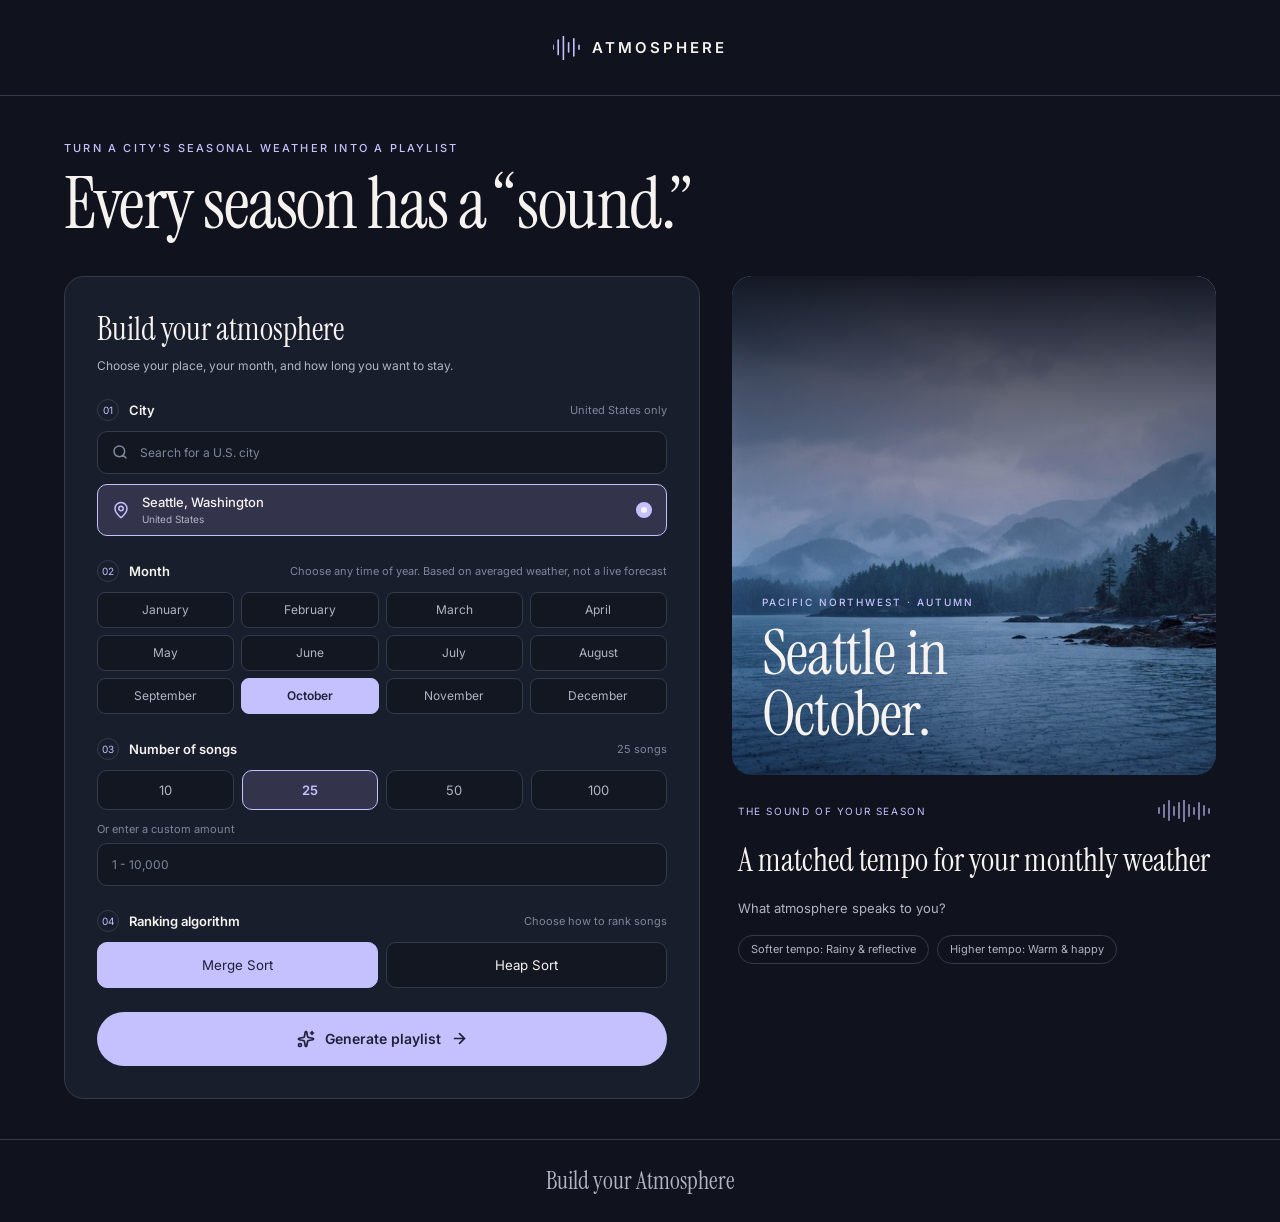
==== commit 15054fb6: "last UI changes before integrating backend" ====
--- a/frontend/index.html
+++ b/frontend/index.html
@@ -105,7 +105,7 @@
                     <div class="control-label">Month</div>
 
                     <p class="control-hint">
-                        Choose any time of year: based on averaged weather, not a live forecast
+                        Choose any time of year. Based on averaged weather, not a live forecast
                     </p>
                 </div>
 
@@ -243,7 +243,7 @@
                         type="button"
                         class="algorithm-option"
                         data-algorithm="heap">
-                        Max Heap
+                        Heap Sort
                     </button>
                 </div>
 
@@ -353,7 +353,7 @@
                             Higher tempo: Warm &amp; happy
                         </div>
                     </div>
-                    
+
                 </div>
 
             </div>
